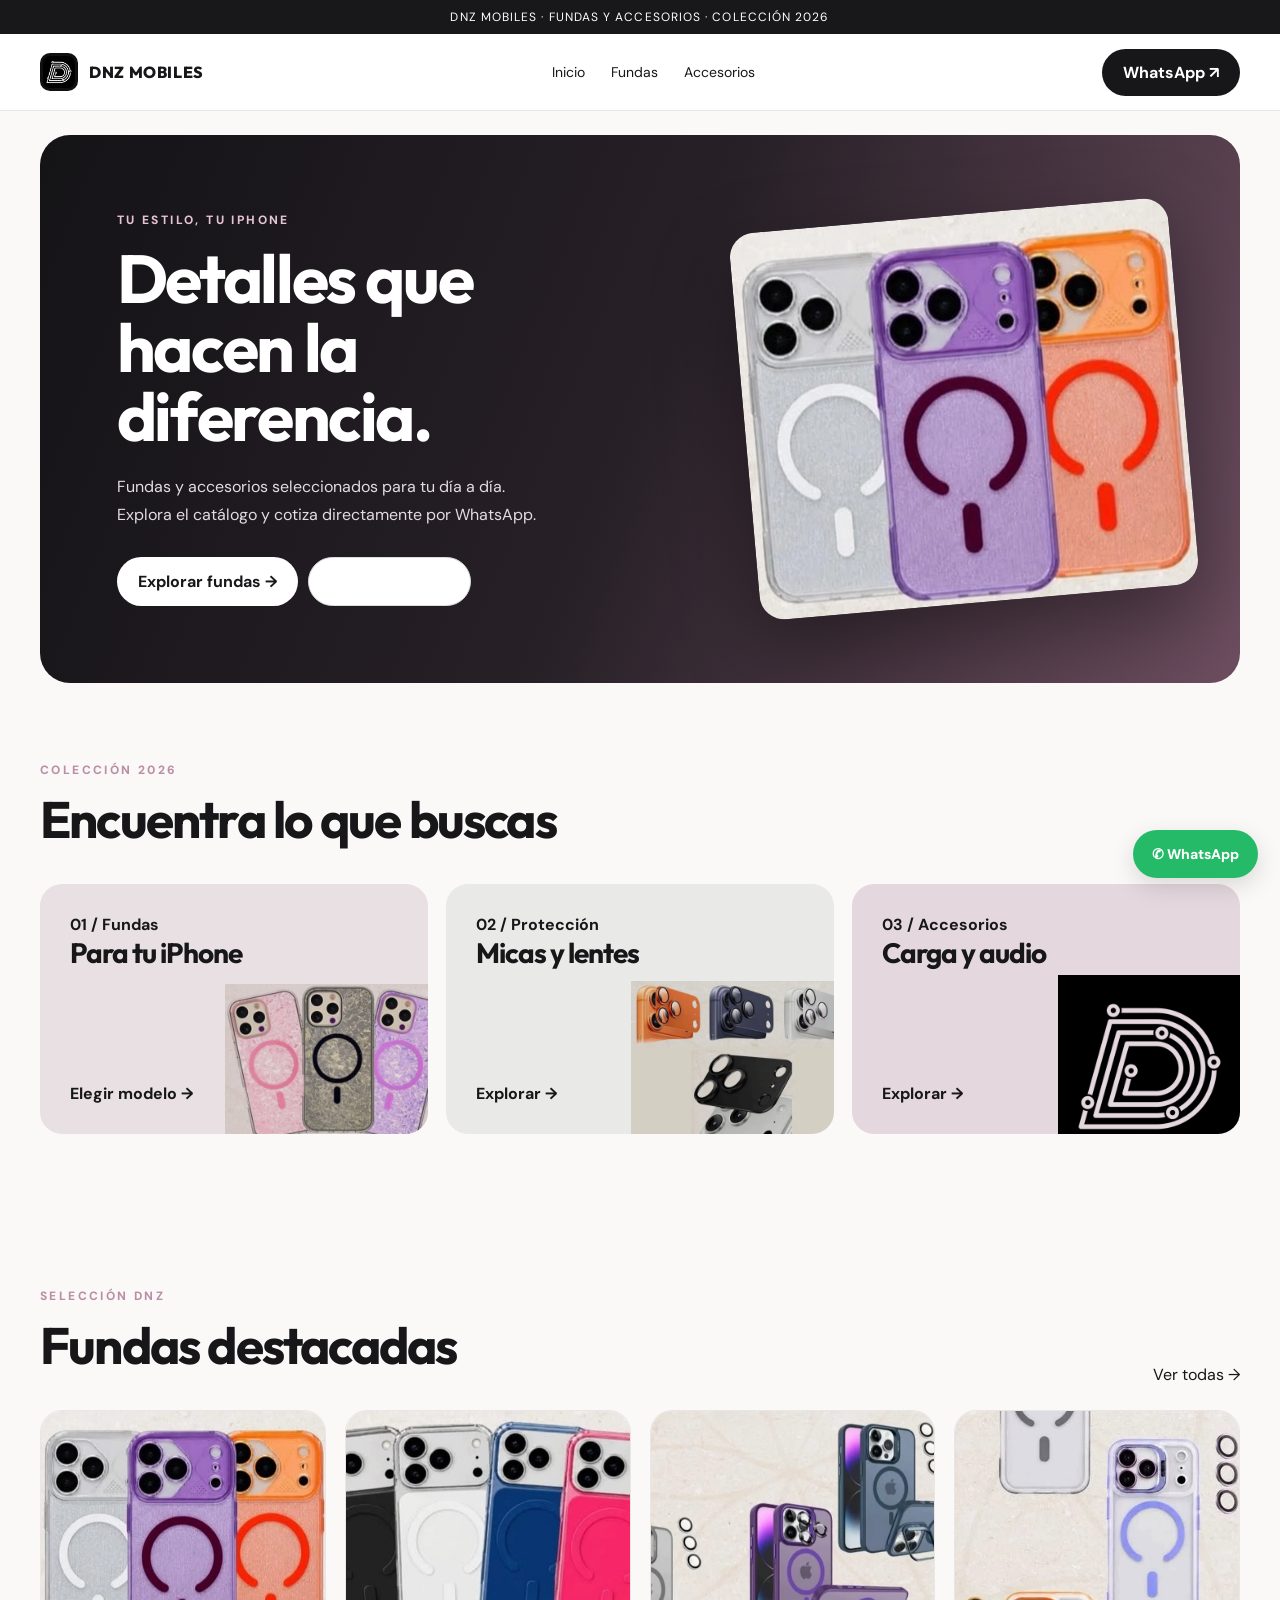
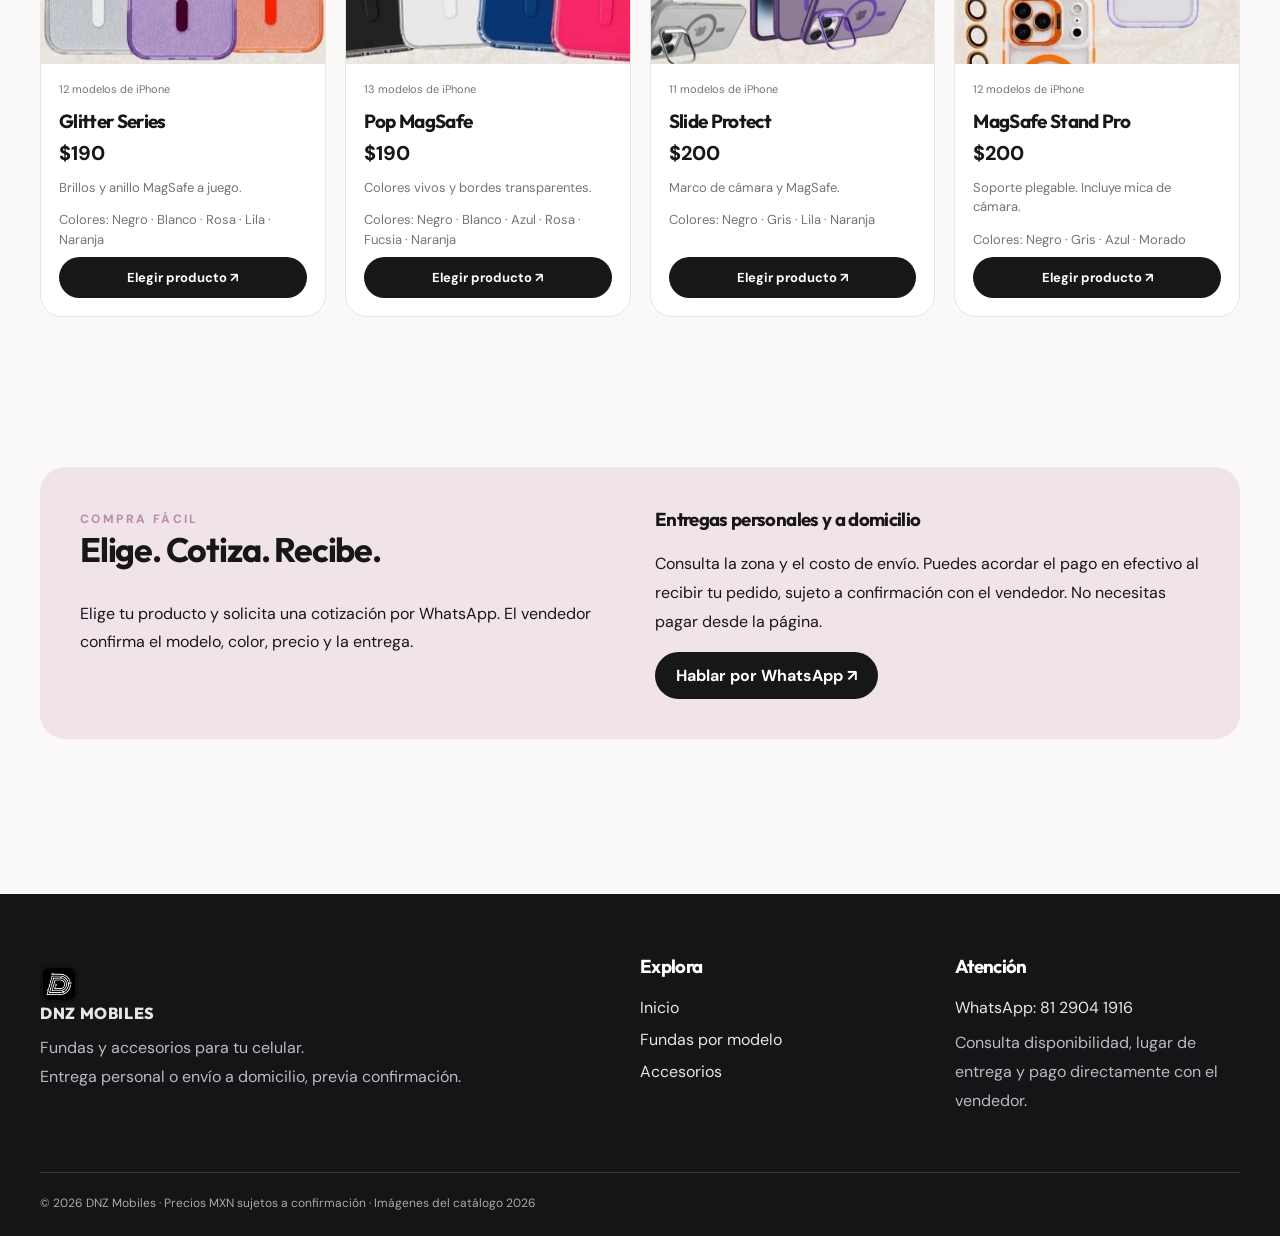
==== index.html @ 004bbb2f "FINALIZADO COPIA DE ARCHIVOS" ====
<!DOCTYPE html><html lang="es"><head><meta charset="UTF-8"><meta name="viewport" content="width=device-width,initial-scale=1"><meta name="description" content="DNZ Mobiles: fundas, micas y accesorios para celular. Cotiza por WhatsApp."><title>Inicio | DNZ Mobiles</title><link rel="stylesheet" href="css/estilos.css"></head><body data-page="inicio"><div class="announcement">DNZ MOBILES · FUNDAS Y ACCESORIOS · COLECCIÓN 2026</div><header class="header"><div class="wrap nav"><a class="brand" href="index.html"><img class="brand-logo" src="imagenes/logo.png" alt="Logo original DNZ Mobiles"> DNZ MOBILES</a><nav class="links"><a href="index.html">Inicio</a><a href="fundas.html">Fundas</a><a href="accesorios.html">Accesorios</a></nav><a class="pill" target="_blank" rel="noopener noreferrer" href="https://wa.me/528129041916">WhatsApp ↗</a></div></header><main><div class="wrap"><section class="hero"><div class="hero-copy"><div class="eyebrow">Tu estilo, tu iPhone</div><h1>Detalles que hacen la diferencia.</h1><p>Fundas y accesorios seleccionados para tu día a día. Explora el catálogo y cotiza directamente por WhatsApp.</p><div class="hero-actions"><a class="btn btn-light" href="modelos.html">Explorar fundas →</a><a class="btn btn-outline" href="accesorios.html">Ver accesorios</a></div></div><div class="hero-visual"><img src="imagenes/fundas/f01.webp" alt="Fundas Glitter Series de DNZ Mobiles"></div></section><section class="section"><div class="section-head"><div><span class="eyebrow">Colección 2026</span><h2>Encuentra lo que buscas</h2></div></div><div class="categories"><a class="category" href="modelos.html"><div><span>01 / Fundas</span><h3>Para tu iPhone</h3></div><span>Elegir modelo →</span><img src="imagenes/fundas/f10.webp" alt="Fundas"></a><a class="category" href="accesorios.html?categoria=micas"><div><span>02 / Protección</span><h3>Micas y lentes</h3></div><span>Explorar →</span><img src="imagenes/accesorios/a01.webp" alt="Protectores"></a><a class="category" href="accesorios.html"><div><span>03 / Accesorios</span><h3>Carga y audio</h3></div><span>Explorar →</span><img src="imagenes/accesorios/a20.webp" alt="Audífonos"></a></div></section><section class="section"><div class="section-head"><div><span class="eyebrow">Selección DNZ</span><h2>Fundas destacadas</h2></div><a href="modelos.html">Ver todas →</a></div><div class="grid" id="destacados"></div></section><section class="section"><div class="info-band"><div><span class="eyebrow">Compra fácil</span><h2>Elige. Cotiza. Recibe.</h2><p>Elige tu producto y solicita una cotización por WhatsApp. El vendedor confirma el modelo, color, precio y la entrega.</p></div><div><h3>Entregas personales y a domicilio</h3><p>Consulta la zona y el costo de envío. Puedes acordar el pago en efectivo al recibir tu pedido, sujeto a confirmación con el vendedor. No necesitas pagar desde la página.</p><a class="btn btn-dark" href="https://wa.me/528129041916" target="_blank" rel="noopener noreferrer">Hablar por WhatsApp ↗</a></div></div></section></div></main><footer class="footer"><div class="wrap"><div class="footer-grid"><div><a class="brand" href="index.html"><img class="brand-logo" src="imagenes/logo.png" alt="Logo original DNZ Mobiles"> DNZ MOBILES</a><p>Fundas y accesorios para tu celular.<br>Entrega personal o envío a domicilio, previa confirmación.</p></div><div><h3>Explora</h3><a href="index.html">Inicio</a><a href="modelos.html">Fundas por modelo</a><a href="accesorios.html">Accesorios</a></div><div><h3>Atención</h3><a href="https://wa.me/528129041916" target="_blank" rel="noopener noreferrer">WhatsApp: 81 2904 1916</a><p>Consulta disponibilidad, lugar de entrega y pago directamente con el vendedor.</p></div></div><div class="footer-bottom">© <span data-year></span> DNZ Mobiles · Precios MXN sujetos a confirmación · Imágenes del catálogo 2026</div></div></footer><a class="float-wa" href="https://wa.me/528129041916?text=Hola%2C%20quiero%20cotizar%20un%20producto%20de%20DNZ%20Mobiles" target="_blank" rel="noopener noreferrer">✆ WhatsApp</a><script src="js/catalogo.js"></script><script src="js/tienda.js"></script></body></html>
---- css/estilos.css ----
@import url('https://fonts.googleapis.com/css2?family=DM+Sans:wght@400;500;600;700&family=Outfit:wght@400;500;600;700;800&display=swap');
:root{--ink:#17171a;--muted:#74747b;--paper:#faf9f8;--rose:#ead9e1;--line:#e9e6e5;--white:#fff;--radius:22px}*{box-sizing:border-box}html{scroll-behavior:smooth}body{margin:0;background:var(--paper);color:var(--ink);font-family:'DM Sans',Arial,sans-serif}h1,h2,h3,p{margin-top:0}h1,h2,h3{font-family:Outfit,Arial,sans-serif;letter-spacing:-.035em}a{text-decoration:none;color:inherit}button,input,select{font:inherit}button{cursor:pointer}img{display:block;max-width:100%}.wrap{width:min(1200px,calc(100% - 44px));margin:auto}.announcement{background:#181719;color:#fff;text-align:center;padding:9px;font-size:12px;letter-spacing:.09em}.header{background:rgba(255,255,255,.93);border-bottom:1px solid var(--line);position:sticky;top:0;z-index:20;backdrop-filter:blur(16px)}.nav{min-height:76px;display:flex;align-items:center;justify-content:space-between;gap:22px}.brand{display:flex;align-items:center;gap:11px;font-family:Outfit;font-weight:800;letter-spacing:.04em}.brand-mark{width:37px;height:37px;background:#141414;color:#fff;display:grid;place-items:center;border-radius:12px;font-size:21px;font-weight:800}.links{display:flex;gap:26px;align-items:center;font-size:14px}.links a:hover,.links a.active{color:#a86e8d}.pill,.btn{border:0;display:inline-flex;align-items:center;justify-content:center;gap:10px;border-radius:100px;padding:13px 21px;font-weight:700;transition:transform .2s,background .2s}.pill{background:#17171a;color:white}.btn:hover,.pill:hover{transform:translateY(-2px)}.btn-dark{background:#17171a;color:#fff}.btn-light{background:white;color:#17171a}.btn-outline{border:1px solid #ddd;background:#fff}.hero{margin-top:24px;min-height:510px;border-radius:30px;background:linear-gradient(112deg,#141316 0%,#272027 50%,#6d4e60 100%);color:white;overflow:hidden;display:grid;grid-template-columns:1.08fr .92fr;align-items:center}.hero-copy{padding:clamp(32px,6vw,85px)}.eyebrow{text-transform:uppercase;font-size:12px;letter-spacing:.2em;font-weight:800;color:#ba8ea7}.hero .eyebrow{color:#e5c3d5}.hero h1{font-size:clamp(44px,5.3vw,77px);line-height:1.02;margin:16px 0 22px}.hero p{color:#e5dce2;max-width:430px;line-height:1.7}.hero-actions{display:flex;flex-wrap:wrap;gap:10px;margin-top:29px}.hero-visual{padding:25px;display:grid;place-items:center}.hero-visual img{width:min(440px,100%);border-radius:25px;box-shadow:0 30px 80px #0006;transform:rotate(-5deg)}.section{padding:75px 0}.section-head{display:flex;justify-content:space-between;align-items:end;gap:15px;margin-bottom:25px}.section-head h2,.page-head h1{font-size:clamp(32px,4vw,52px);margin:8px 0}.section-head p,.page-head p{color:var(--muted);line-height:1.6}.categories{display:grid;grid-template-columns:repeat(3,1fr);gap:18px}.category{position:relative;min-height:250px;padding:30px;border-radius:var(--radius);background:#e8e0e2;overflow:hidden;display:flex;flex-direction:column;justify-content:space-between}.category:nth-child(2){background:#e9e9e7}.category:nth-child(3){background:#e4d7de}.category h3{font-size:28px}.category span{font-weight:700}.category img{position:absolute;right:-22px;bottom:-24px;width:58%;height:73%;object-fit:contain;mix-blend-mode:multiply}.category:hover img{transform:scale(1.05);transition:transform .3s}.grid{display:grid;grid-template-columns:repeat(4,minmax(0,1fr));gap:19px}.product{background:#fff;border:1px solid var(--line);border-radius:var(--radius);overflow:hidden;display:flex;flex-direction:column;transition:transform .2s,box-shadow .2s}.product:hover{transform:translateY(-5px);box-shadow:0 16px 45px #17171a0d}.product-img{aspect-ratio:1.12;background:#f0edeb;overflow:hidden}.product-img img{width:100%;height:100%;object-fit:cover}.product-body{padding:18px;display:flex;flex:1;flex-direction:column}.product h3{font-size:19px;margin:5px 0 7px}.product p{font-size:13px;line-height:1.5;color:var(--muted)}.price{font-size:20px;font-weight:800;margin:0 0 12px}.product .btn{width:100%;margin-top:auto;font-size:13px;padding:12px}.mini{font-size:11px;color:var(--muted);margin-bottom:8px}.page-head{padding:65px 0 32px}.toolbar{display:flex;flex-wrap:wrap;gap:12px;margin:0 0 28px}.toolbar input,.toolbar select{border:1px solid #ddd;border-radius:14px;background:white;padding:14px 17px;outline:none;min-width:190px}.toolbar input{flex:1}.toolbar input:focus,.toolbar select:focus{border-color:#b989a3}.models{display:grid;grid-template-columns:repeat(4,1fr);gap:14px}.model{border:1px solid var(--line);border-radius:19px;background:#fff;padding:28px 18px;min-height:130px;display:flex;flex-direction:column;justify-content:space-between;transition:.2s}.model:hover{background:#f3e7ed;transform:translateY(-3px)}.model strong{font-family:Outfit;font-size:22px}.model span{font-size:12px;color:var(--muted)}.info-band{border-radius:25px;background:#f0e4ea;padding:40px;display:grid;grid-template-columns:1fr 1fr;gap:30px}.info-band h2{font-size:34px}.info-band p{line-height:1.8}.steps{display:grid;grid-template-columns:repeat(3,1fr);gap:18px}.step{padding:24px;background:#fff;border:1px solid var(--line);border-radius:20px}.step b{display:inline-grid;place-items:center;width:36px;height:36px;border-radius:50%;background:#f1dfe8;margin-bottom:14px}.step h3{margin:0 0 9px}.step p{color:var(--muted);font-size:14px;line-height:1.6}.footer{background:#151417;color:#fff;padding:60px 0 25px;margin-top:80px}.footer-grid{display:grid;grid-template-columns:2fr 1fr 1fr;gap:30px}.footer p{color:#bfbac0;line-height:1.8}.footer a{display:block;margin:11px 0;color:#e9e4e8}.footer-bottom{border-top:1px solid #383439;margin-top:40px;padding-top:22px;font-size:12px;color:#aaa}.float-wa{position:fixed;bottom:22px;right:22px;z-index:30;background:#24ba67;color:#fff;border-radius:100px;padding:15px 19px;box-shadow:0 8px 25px #0002;font-weight:800;font-size:14px}.empty{padding:50px;text-align:center;color:var(--muted);background:#fff;border-radius:18px;grid-column:1/-1}.reveal{opacity:0;transform:translateY(18px);transition:opacity .6s,transform .6s}.reveal.visible{opacity:1;transform:none}.fineprint{color:var(--muted);font-size:13px}.menu-toggle{display:none}@media(max-width:950px){.grid{grid-template-columns:repeat(3,1fr)}.models{grid-template-columns:repeat(3,1fr)}.hero{min-height:430px}.hero-copy{padding:35px}}@media(max-width:700px){.wrap{width:min(100% - 30px,1200px)}.nav{min-height:65px}.links{gap:12px;font-size:12px}.nav>.pill{display:none}.hero{grid-template-columns:1fr}.hero-copy{padding:38px 26px}.hero h1{font-size:45px}.hero-visual{padding:0 30px 35px}.hero-visual img{max-height:250px;object-fit:cover}.categories,.steps,.info-band,.footer-grid{grid-template-columns:1fr}.category{min-height:195px}.grid,.models{grid-template-columns:repeat(2,minmax(0,1fr));gap:12px}.product-body{padding:13px}.product h3{font-size:16px}.product p{font-size:12px}.price{font-size:18px}.section{padding:48px 0}.page-head{padding:43px 0 20px}.info-band{padding:26px}.footer{margin-top:55px}.toolbar input,.toolbar select{width:100%}.float-wa{bottom:13px;right:13px}}@media(max-width:370px){.links{gap:7px;font-size:11px}.brand{font-size:12px}.brand-mark{width:30px;height:30px}.grid,.models{grid-template-columns:1fr}}
.brand-logo{width:38px;height:38px;object-fit:contain;border-radius:10px;background:#101010;padding:3px}@media(max-width:370px){.brand-logo{width:30px;height:30px}}
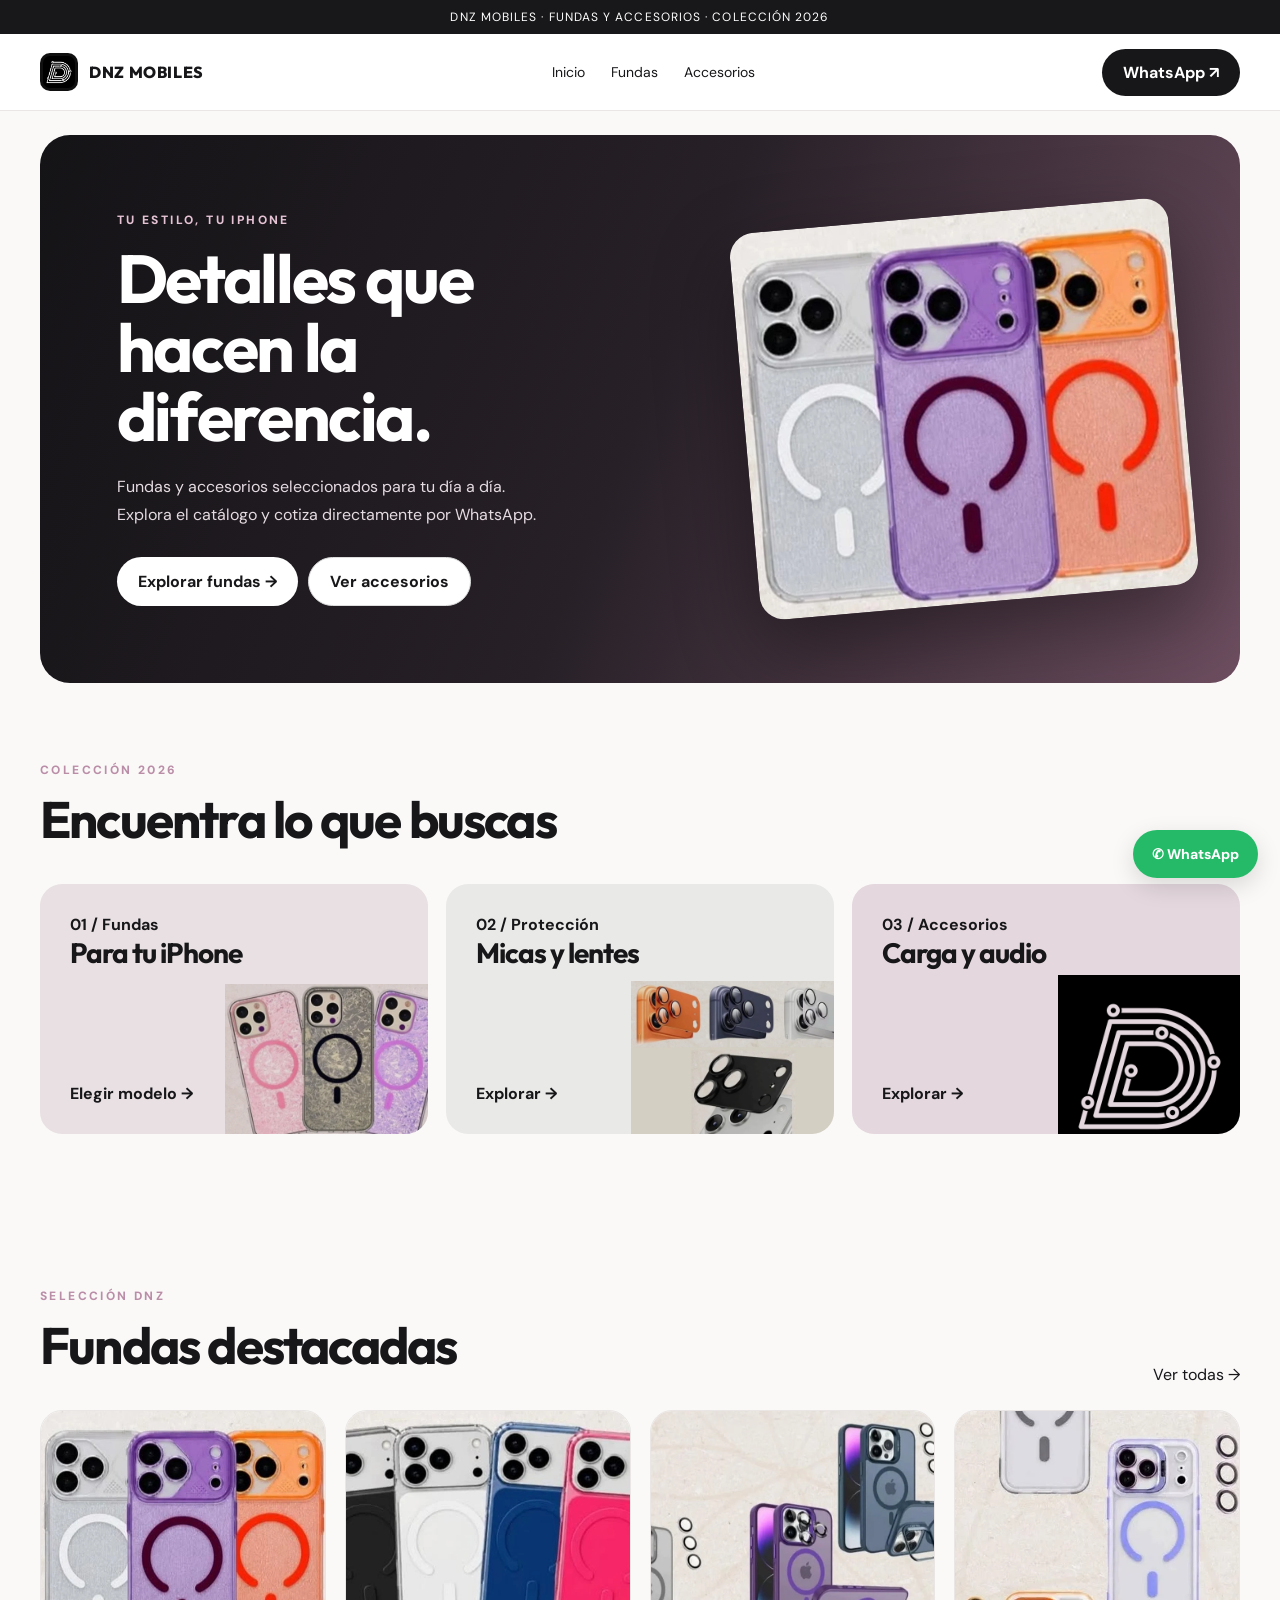
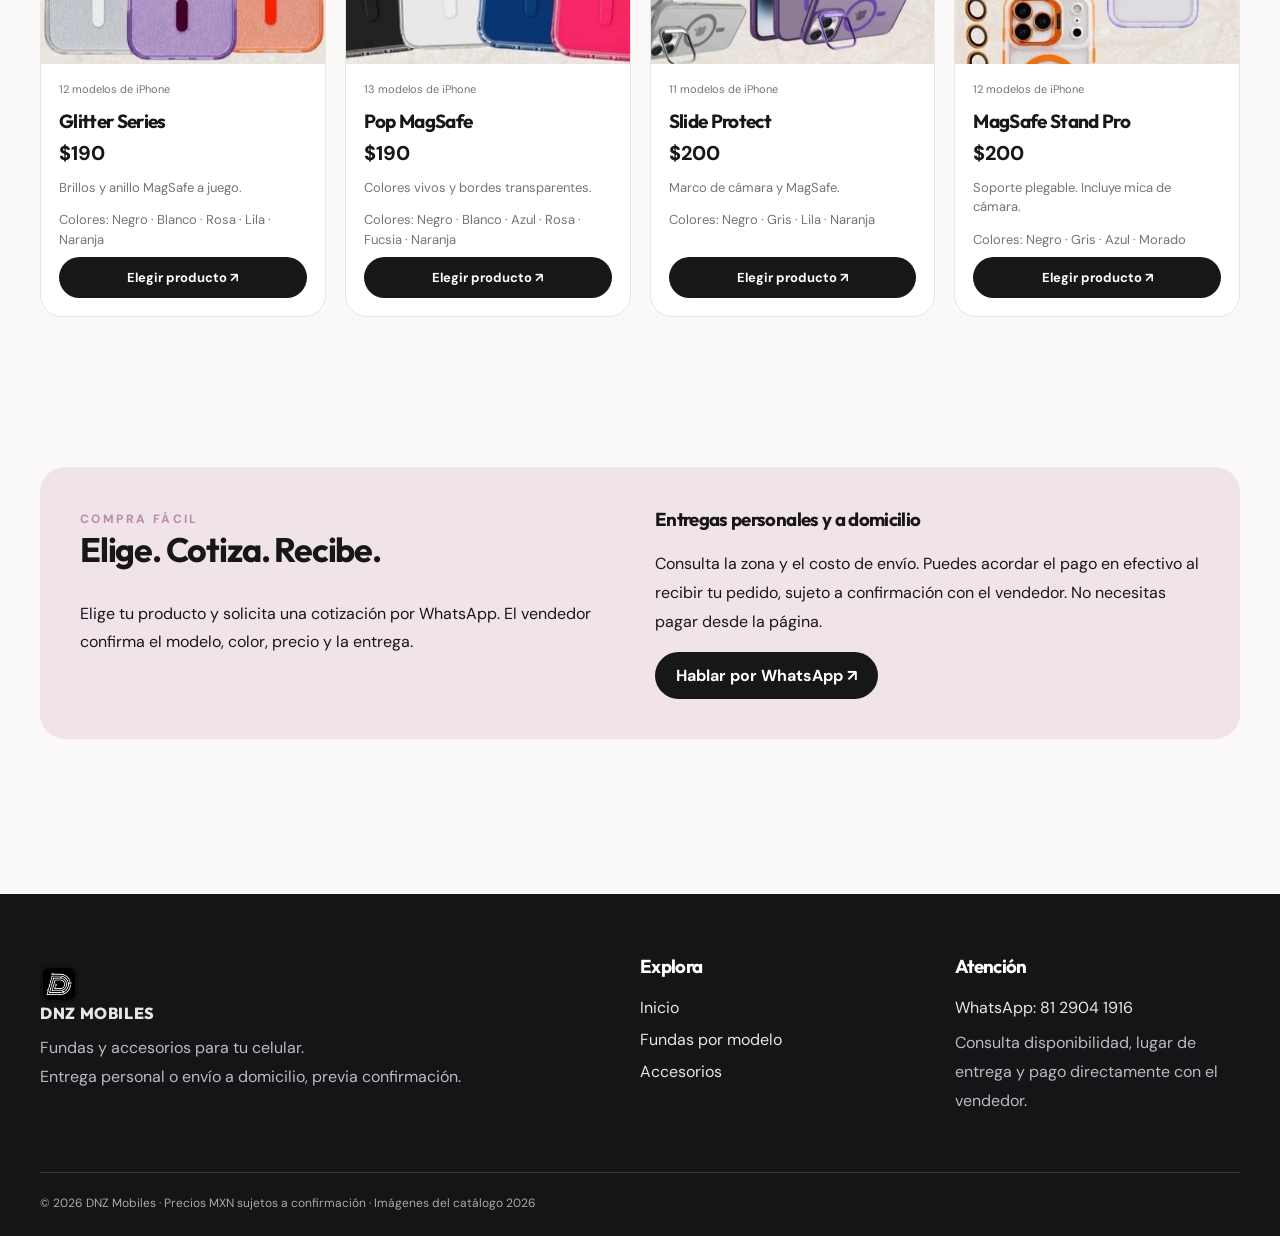
==== commit a963d245: "acomodo correcto" ====
--- a/index.html
+++ b/index.html
@@ -1 +1,110 @@
-<!DOCTYPE html><html lang="es"><head><meta charset="UTF-8"><meta name="viewport" content="width=device-width,initial-scale=1"><meta name="description" content="DNZ Mobiles: fundas, micas y accesorios para celular. Cotiza por WhatsApp."><title>Inicio | DNZ Mobiles</title><link rel="stylesheet" href="css/estilos.css"></head><body data-page="inicio"><div class="announcement">DNZ MOBILES · FUNDAS Y ACCESORIOS · COLECCIÓN 2026</div><header class="header"><div class="wrap nav"><a class="brand" href="index.html"><img class="brand-logo" src="imagenes/logo.png" alt="Logo original DNZ Mobiles"> DNZ MOBILES</a><nav class="links"><a href="index.html">Inicio</a><a href="fundas.html">Fundas</a><a href="accesorios.html">Accesorios</a></nav><a class="pill" target="_blank" rel="noopener noreferrer" href="https://wa.me/528129041916">WhatsApp ↗</a></div></header><main><div class="wrap"><section class="hero"><div class="hero-copy"><div class="eyebrow">Tu estilo, tu iPhone</div><h1>Detalles que hacen la diferencia.</h1><p>Fundas y accesorios seleccionados para tu día a día. Explora el catálogo y cotiza directamente por WhatsApp.</p><div class="hero-actions"><a class="btn btn-light" href="modelos.html">Explorar fundas →</a><a class="btn btn-outline" href="accesorios.html">Ver accesorios</a></div></div><div class="hero-visual"><img src="imagenes/fundas/f01.webp" alt="Fundas Glitter Series de DNZ Mobiles"></div></section><section class="section"><div class="section-head"><div><span class="eyebrow">Colección 2026</span><h2>Encuentra lo que buscas</h2></div></div><div class="categories"><a class="category" href="modelos.html"><div><span>01 / Fundas</span><h3>Para tu iPhone</h3></div><span>Elegir modelo →</span><img src="imagenes/fundas/f10.webp" alt="Fundas"></a><a class="category" href="accesorios.html?categoria=micas"><div><span>02 / Protección</span><h3>Micas y lentes</h3></div><span>Explorar →</span><img src="imagenes/accesorios/a01.webp" alt="Protectores"></a><a class="category" href="accesorios.html"><div><span>03 / Accesorios</span><h3>Carga y audio</h3></div><span>Explorar →</span><img src="imagenes/accesorios/a20.webp" alt="Audífonos"></a></div></section><section class="section"><div class="section-head"><div><span class="eyebrow">Selección DNZ</span><h2>Fundas destacadas</h2></div><a href="modelos.html">Ver todas →</a></div><div class="grid" id="destacados"></div></section><section class="section"><div class="info-band"><div><span class="eyebrow">Compra fácil</span><h2>Elige. Cotiza. Recibe.</h2><p>Elige tu producto y solicita una cotización por WhatsApp. El vendedor confirma el modelo, color, precio y la entrega.</p></div><div><h3>Entregas personales y a domicilio</h3><p>Consulta la zona y el costo de envío. Puedes acordar el pago en efectivo al recibir tu pedido, sujeto a confirmación con el vendedor. No necesitas pagar desde la página.</p><a class="btn btn-dark" href="https://wa.me/528129041916" target="_blank" rel="noopener noreferrer">Hablar por WhatsApp ↗</a></div></div></section></div></main><footer class="footer"><div class="wrap"><div class="footer-grid"><div><a class="brand" href="index.html"><img class="brand-logo" src="imagenes/logo.png" alt="Logo original DNZ Mobiles"> DNZ MOBILES</a><p>Fundas y accesorios para tu celular.<br>Entrega personal o envío a domicilio, previa confirmación.</p></div><div><h3>Explora</h3><a href="index.html">Inicio</a><a href="modelos.html">Fundas por modelo</a><a href="accesorios.html">Accesorios</a></div><div><h3>Atención</h3><a href="https://wa.me/528129041916" target="_blank" rel="noopener noreferrer">WhatsApp: 81 2904 1916</a><p>Consulta disponibilidad, lugar de entrega y pago directamente con el vendedor.</p></div></div><div class="footer-bottom">© <span data-year></span> DNZ Mobiles · Precios MXN sujetos a confirmación · Imágenes del catálogo 2026</div></div></footer><a class="float-wa" href="https://wa.me/528129041916?text=Hola%2C%20quiero%20cotizar%20un%20producto%20de%20DNZ%20Mobiles" target="_blank" rel="noopener noreferrer">✆ WhatsApp</a><script src="js/catalogo.js"></script><script src="js/tienda.js"></script></body></html>+<!DOCTYPE html>
+<html lang="es">
+
+<head>
+    <meta charset="UTF-8">
+    <meta name="viewport" content="width=device-width,initial-scale=1">
+    <meta name="description" content="DNZ Mobiles: fundas, micas y accesorios para celular. Cotiza por WhatsApp.">
+    <title>Inicio | DNZ Mobiles</title>
+    <link rel="stylesheet" href="css/estilos.css">
+</head>
+
+<body data-page="inicio">
+    <div class="announcement">DNZ MOBILES · FUNDAS Y ACCESORIOS · COLECCIÓN 2026</div>
+    <header class="header">
+        <div class="wrap nav"><a class="brand" href="index.html"><img class="brand-logo" src="imagenes/logo.png"
+                    alt="Logo original DNZ Mobiles"> DNZ MOBILES</a>
+            <nav class="links"><a href="index.html">Inicio</a><a href="fundas.html">Fundas</a><a
+                    href="accesorios.html">Accesorios</a></nav><a class="pill" target="_blank" rel="noopener noreferrer"
+                href="https://wa.me/528129041916">WhatsApp ↗</a>
+        </div>
+    </header>
+    <main>
+        <div class="wrap">
+            <section class="hero">
+                <div class="hero-copy">
+                    <div class="eyebrow">Tu estilo, tu iPhone</div>
+                    <h1>Detalles que hacen la diferencia.</h1>
+                    <p>Fundas y accesorios seleccionados para tu día a día. Explora el catálogo y cotiza directamente
+                        por WhatsApp.</p>
+                    <div class="hero-actions"><a class="btn btn-light" href="modelos.html">Explorar fundas →</a><a
+                            class="btn btn-outline" href="accesorios.html">Ver accesorios</a></div>
+                </div>
+                <div class="hero-visual"><img src="imagenes/fundas/f01.webp" alt="Fundas Glitter Series de DNZ Mobiles">
+                </div>
+            </section>
+            <section class="section">
+                <div class="section-head">
+                    <div><span class="eyebrow">Colección 2026</span>
+                        <h2>Encuentra lo que buscas</h2>
+                    </div>
+                </div>
+                <div class="categories"><a class="category" href="modelos.html">
+                        <div><span>01 / Fundas</span>
+                            <h3>Para tu iPhone</h3>
+                        </div><span>Elegir modelo →</span><img src="imagenes/fundas/f10.webp" alt="Fundas">
+                    </a><a class="category" href="accesorios.html?categoria=micas">
+                        <div><span>02 / Protección</span>
+                            <h3>Micas y lentes</h3>
+                        </div><span>Explorar →</span><img src="imagenes/accesorios/a01.webp" alt="Protectores">
+                    </a><a class="category" href="accesorios.html">
+                        <div><span>03 / Accesorios</span>
+                            <h3>Carga y audio</h3>
+                        </div><span>Explorar →</span><img src="imagenes/accesorios/a20.webp" alt="Audífonos">
+                    </a></div>
+            </section>
+            <section class="section">
+                <div class="section-head">
+                    <div><span class="eyebrow">Selección DNZ</span>
+                        <h2>Fundas destacadas</h2>
+                    </div><a href="modelos.html">Ver todas →</a>
+                </div>
+                <div class="grid" id="destacados"></div>
+            </section>
+            <section class="section">
+                <div class="info-band">
+                    <div><span class="eyebrow">Compra fácil</span>
+                        <h2>Elige. Cotiza. Recibe.</h2>
+                        <p>Elige tu producto y solicita una cotización por WhatsApp. El vendedor confirma el modelo,
+                            color, precio y la entrega.</p>
+                    </div>
+                    <div>
+                        <h3>Entregas personales y a domicilio</h3>
+                        <p>Consulta la zona y el costo de envío. Puedes acordar el pago en efectivo al recibir tu
+                            pedido, sujeto a confirmación con el vendedor. No necesitas pagar desde la página.</p><a
+                            class="btn btn-dark" href="https://wa.me/528129041916" target="_blank"
+                            rel="noopener noreferrer">Hablar por WhatsApp ↗</a>
+                    </div>
+                </div>
+            </section>
+        </div>
+    </main>
+    <footer class="footer">
+        <div class="wrap">
+            <div class="footer-grid">
+                <div><a class="brand" href="index.html"><img class="brand-logo" src="imagenes/logo.png"
+                            alt="Logo original DNZ Mobiles"> DNZ MOBILES</a>
+                    <p>Fundas y accesorios para tu celular.<br>Entrega personal o envío a domicilio, previa
+                        confirmación.</p>
+                </div>
+                <div>
+                    <h3>Explora</h3><a href="index.html">Inicio</a><a href="modelos.html">Fundas por modelo</a><a
+                        href="accesorios.html">Accesorios</a>
+                </div>
+                <div>
+                    <h3>Atención</h3><a href="https://wa.me/528129041916" target="_blank"
+                        rel="noopener noreferrer">WhatsApp: 81 2904 1916</a>
+                    <p>Consulta disponibilidad, lugar de entrega y pago directamente con el vendedor.</p>
+                </div>
+            </div>
+            <div class="footer-bottom">© <span data-year></span> DNZ Mobiles · Precios MXN sujetos a confirmación ·
+                Imágenes del catálogo 2026</div>
+        </div>
+    </footer><a class="float-wa"
+        href="https://wa.me/528129041916?text=Hola%2C%20quiero%20cotizar%20un%20producto%20de%20DNZ%20Mobiles"
+        target="_blank" rel="noopener noreferrer">✆ WhatsApp</a>
+    <script src="js/catalogo.js"></script>
+    <script src="js/tienda.js"></script>
+</body>
+
+</html>
--- a/css/estilos.css
+++ b/css/estilos.css
@@ -1,3 +1,708 @@
 @import url('https://fonts.googleapis.com/css2?family=DM+Sans:wght@400;500;600;700&family=Outfit:wght@400;500;600;700;800&display=swap');
-:root{--ink:#17171a;--muted:#74747b;--paper:#faf9f8;--rose:#ead9e1;--line:#e9e6e5;--white:#fff;--radius:22px}*{box-sizing:border-box}html{scroll-behavior:smooth}body{margin:0;background:var(--paper);color:var(--ink);font-family:'DM Sans',Arial,sans-serif}h1,h2,h3,p{margin-top:0}h1,h2,h3{font-family:Outfit,Arial,sans-serif;letter-spacing:-.035em}a{text-decoration:none;color:inherit}button,input,select{font:inherit}button{cursor:pointer}img{display:block;max-width:100%}.wrap{width:min(1200px,calc(100% - 44px));margin:auto}.announcement{background:#181719;color:#fff;text-align:center;padding:9px;font-size:12px;letter-spacing:.09em}.header{background:rgba(255,255,255,.93);border-bottom:1px solid var(--line);position:sticky;top:0;z-index:20;backdrop-filter:blur(16px)}.nav{min-height:76px;display:flex;align-items:center;justify-content:space-between;gap:22px}.brand{display:flex;align-items:center;gap:11px;font-family:Outfit;font-weight:800;letter-spacing:.04em}.brand-mark{width:37px;height:37px;background:#141414;color:#fff;display:grid;place-items:center;border-radius:12px;font-size:21px;font-weight:800}.links{display:flex;gap:26px;align-items:center;font-size:14px}.links a:hover,.links a.active{color:#a86e8d}.pill,.btn{border:0;display:inline-flex;align-items:center;justify-content:center;gap:10px;border-radius:100px;padding:13px 21px;font-weight:700;transition:transform .2s,background .2s}.pill{background:#17171a;color:white}.btn:hover,.pill:hover{transform:translateY(-2px)}.btn-dark{background:#17171a;color:#fff}.btn-light{background:white;color:#17171a}.btn-outline{border:1px solid #ddd;background:#fff}.hero{margin-top:24px;min-height:510px;border-radius:30px;background:linear-gradient(112deg,#141316 0%,#272027 50%,#6d4e60 100%);color:white;overflow:hidden;display:grid;grid-template-columns:1.08fr .92fr;align-items:center}.hero-copy{padding:clamp(32px,6vw,85px)}.eyebrow{text-transform:uppercase;font-size:12px;letter-spacing:.2em;font-weight:800;color:#ba8ea7}.hero .eyebrow{color:#e5c3d5}.hero h1{font-size:clamp(44px,5.3vw,77px);line-height:1.02;margin:16px 0 22px}.hero p{color:#e5dce2;max-width:430px;line-height:1.7}.hero-actions{display:flex;flex-wrap:wrap;gap:10px;margin-top:29px}.hero-visual{padding:25px;display:grid;place-items:center}.hero-visual img{width:min(440px,100%);border-radius:25px;box-shadow:0 30px 80px #0006;transform:rotate(-5deg)}.section{padding:75px 0}.section-head{display:flex;justify-content:space-between;align-items:end;gap:15px;margin-bottom:25px}.section-head h2,.page-head h1{font-size:clamp(32px,4vw,52px);margin:8px 0}.section-head p,.page-head p{color:var(--muted);line-height:1.6}.categories{display:grid;grid-template-columns:repeat(3,1fr);gap:18px}.category{position:relative;min-height:250px;padding:30px;border-radius:var(--radius);background:#e8e0e2;overflow:hidden;display:flex;flex-direction:column;justify-content:space-between}.category:nth-child(2){background:#e9e9e7}.category:nth-child(3){background:#e4d7de}.category h3{font-size:28px}.category span{font-weight:700}.category img{position:absolute;right:-22px;bottom:-24px;width:58%;height:73%;object-fit:contain;mix-blend-mode:multiply}.category:hover img{transform:scale(1.05);transition:transform .3s}.grid{display:grid;grid-template-columns:repeat(4,minmax(0,1fr));gap:19px}.product{background:#fff;border:1px solid var(--line);border-radius:var(--radius);overflow:hidden;display:flex;flex-direction:column;transition:transform .2s,box-shadow .2s}.product:hover{transform:translateY(-5px);box-shadow:0 16px 45px #17171a0d}.product-img{aspect-ratio:1.12;background:#f0edeb;overflow:hidden}.product-img img{width:100%;height:100%;object-fit:cover}.product-body{padding:18px;display:flex;flex:1;flex-direction:column}.product h3{font-size:19px;margin:5px 0 7px}.product p{font-size:13px;line-height:1.5;color:var(--muted)}.price{font-size:20px;font-weight:800;margin:0 0 12px}.product .btn{width:100%;margin-top:auto;font-size:13px;padding:12px}.mini{font-size:11px;color:var(--muted);margin-bottom:8px}.page-head{padding:65px 0 32px}.toolbar{display:flex;flex-wrap:wrap;gap:12px;margin:0 0 28px}.toolbar input,.toolbar select{border:1px solid #ddd;border-radius:14px;background:white;padding:14px 17px;outline:none;min-width:190px}.toolbar input{flex:1}.toolbar input:focus,.toolbar select:focus{border-color:#b989a3}.models{display:grid;grid-template-columns:repeat(4,1fr);gap:14px}.model{border:1px solid var(--line);border-radius:19px;background:#fff;padding:28px 18px;min-height:130px;display:flex;flex-direction:column;justify-content:space-between;transition:.2s}.model:hover{background:#f3e7ed;transform:translateY(-3px)}.model strong{font-family:Outfit;font-size:22px}.model span{font-size:12px;color:var(--muted)}.info-band{border-radius:25px;background:#f0e4ea;padding:40px;display:grid;grid-template-columns:1fr 1fr;gap:30px}.info-band h2{font-size:34px}.info-band p{line-height:1.8}.steps{display:grid;grid-template-columns:repeat(3,1fr);gap:18px}.step{padding:24px;background:#fff;border:1px solid var(--line);border-radius:20px}.step b{display:inline-grid;place-items:center;width:36px;height:36px;border-radius:50%;background:#f1dfe8;margin-bottom:14px}.step h3{margin:0 0 9px}.step p{color:var(--muted);font-size:14px;line-height:1.6}.footer{background:#151417;color:#fff;padding:60px 0 25px;margin-top:80px}.footer-grid{display:grid;grid-template-columns:2fr 1fr 1fr;gap:30px}.footer p{color:#bfbac0;line-height:1.8}.footer a{display:block;margin:11px 0;color:#e9e4e8}.footer-bottom{border-top:1px solid #383439;margin-top:40px;padding-top:22px;font-size:12px;color:#aaa}.float-wa{position:fixed;bottom:22px;right:22px;z-index:30;background:#24ba67;color:#fff;border-radius:100px;padding:15px 19px;box-shadow:0 8px 25px #0002;font-weight:800;font-size:14px}.empty{padding:50px;text-align:center;color:var(--muted);background:#fff;border-radius:18px;grid-column:1/-1}.reveal{opacity:0;transform:translateY(18px);transition:opacity .6s,transform .6s}.reveal.visible{opacity:1;transform:none}.fineprint{color:var(--muted);font-size:13px}.menu-toggle{display:none}@media(max-width:950px){.grid{grid-template-columns:repeat(3,1fr)}.models{grid-template-columns:repeat(3,1fr)}.hero{min-height:430px}.hero-copy{padding:35px}}@media(max-width:700px){.wrap{width:min(100% - 30px,1200px)}.nav{min-height:65px}.links{gap:12px;font-size:12px}.nav>.pill{display:none}.hero{grid-template-columns:1fr}.hero-copy{padding:38px 26px}.hero h1{font-size:45px}.hero-visual{padding:0 30px 35px}.hero-visual img{max-height:250px;object-fit:cover}.categories,.steps,.info-band,.footer-grid{grid-template-columns:1fr}.category{min-height:195px}.grid,.models{grid-template-columns:repeat(2,minmax(0,1fr));gap:12px}.product-body{padding:13px}.product h3{font-size:16px}.product p{font-size:12px}.price{font-size:18px}.section{padding:48px 0}.page-head{padding:43px 0 20px}.info-band{padding:26px}.footer{margin-top:55px}.toolbar input,.toolbar select{width:100%}.float-wa{bottom:13px;right:13px}}@media(max-width:370px){.links{gap:7px;font-size:11px}.brand{font-size:12px}.brand-mark{width:30px;height:30px}.grid,.models{grid-template-columns:1fr}}
-.brand-logo{width:38px;height:38px;object-fit:contain;border-radius:10px;background:#101010;padding:3px}@media(max-width:370px){.brand-logo{width:30px;height:30px}}
+
+:root {
+    --ink: #17171a;
+    --muted: #74747b;
+    --paper: #faf9f8;
+    --rose: #ead9e1;
+    --line: #e9e6e5;
+    --white: #fff;
+    --radius: 22px
+}
+
+* {
+    box-sizing: border-box
+}
+
+html {
+    scroll-behavior: smooth
+}
+
+body {
+    margin: 0;
+    background: var(--paper);
+    color: var(--ink);
+    font-family: 'DM Sans', Arial, sans-serif
+}
+
+h1,
+h2,
+h3,
+p {
+    margin-top: 0
+}
+
+h1,
+h2,
+h3 {
+    font-family: Outfit, Arial, sans-serif;
+    letter-spacing: -.035em
+}
+
+a {
+    text-decoration: none;
+    color: inherit
+}
+
+button,
+input,
+select {
+    font: inherit
+}
+
+button {
+    cursor: pointer
+}
+
+img {
+    display: block;
+    max-width: 100%
+}
+
+.wrap {
+    width: min(1200px, calc(100% - 44px));
+    margin: auto
+}
+
+.announcement {
+    background: #181719;
+    color: #fff;
+    text-align: center;
+    padding: 9px;
+    font-size: 12px;
+    letter-spacing: .09em
+}
+
+.header {
+    background: rgba(255, 255, 255, .93);
+    border-bottom: 1px solid var(--line);
+    position: sticky;
+    top: 0;
+    z-index: 20;
+    backdrop-filter: blur(16px)
+}
+
+.nav {
+    min-height: 76px;
+    display: flex;
+    align-items: center;
+    justify-content: space-between;
+    gap: 22px
+}
+
+.brand {
+    display: flex;
+    align-items: center;
+    gap: 11px;
+    font-family: Outfit;
+    font-weight: 800;
+    letter-spacing: .04em
+}
+
+.brand-mark {
+    width: 37px;
+    height: 37px;
+    background: #141414;
+    color: #fff;
+    display: grid;
+    place-items: center;
+    border-radius: 12px;
+    font-size: 21px;
+    font-weight: 800
+}
+
+.links {
+    display: flex;
+    gap: 26px;
+    align-items: center;
+    font-size: 14px
+}
+
+.links a:hover,
+.links a.active {
+    color: #a86e8d
+}
+
+.pill,
+.btn {
+    border: 0;
+    display: inline-flex;
+    align-items: center;
+    justify-content: center;
+    gap: 10px;
+    border-radius: 100px;
+    padding: 13px 21px;
+    font-weight: 700;
+    transition: transform .2s, background .2s
+}
+
+.pill {
+    background: #17171a;
+    color: white
+}
+
+.btn:hover,
+.pill:hover {
+    transform: translateY(-2px)
+}
+
+.btn-dark {
+    background: #17171a;
+    color: #fff
+}
+
+.btn-light {
+    background: white;
+    color: #17171a
+}
+
+.btn-outline {
+    border: 1px solid #ddd;
+    background: #fff;
+    color: #17171a;
+}
+
+.hero {
+    margin-top: 24px;
+    min-height: 510px;
+    border-radius: 30px;
+    background: linear-gradient(112deg, #141316 0%, #272027 50%, #6d4e60 100%);
+    color: white;
+    overflow: hidden;
+    display: grid;
+    grid-template-columns: 1.08fr .92fr;
+    align-items: center
+}
+
+.hero-copy {
+    padding: clamp(32px, 6vw, 85px)
+}
+
+.eyebrow {
+    text-transform: uppercase;
+    font-size: 12px;
+    letter-spacing: .2em;
+    font-weight: 800;
+    color: #ba8ea7
+}
+
+.hero .eyebrow {
+    color: #e5c3d5
+}
+
+.hero h1 {
+    font-size: clamp(44px, 5.3vw, 77px);
+    line-height: 1.02;
+    margin: 16px 0 22px
+}
+
+.hero p {
+    color: #e5dce2;
+    max-width: 430px;
+    line-height: 1.7
+}
+
+.hero-actions {
+    display: flex;
+    flex-wrap: wrap;
+    gap: 10px;
+    margin-top: 29px
+}
+
+.hero-visual {
+    padding: 25px;
+    display: grid;
+    place-items: center
+}
+
+.hero-visual img {
+    width: min(440px, 100%);
+    border-radius: 25px;
+    box-shadow: 0 30px 80px #0006;
+    transform: rotate(-5deg)
+}
+
+.section {
+    padding: 75px 0
+}
+
+.section-head {
+    display: flex;
+    justify-content: space-between;
+    align-items: end;
+    gap: 15px;
+    margin-bottom: 25px
+}
+
+.section-head h2,
+.page-head h1 {
+    font-size: clamp(32px, 4vw, 52px);
+    margin: 8px 0
+}
+
+.section-head p,
+.page-head p {
+    color: var(--muted);
+    line-height: 1.6
+}
+
+.categories {
+    display: grid;
+    grid-template-columns: repeat(3, 1fr);
+    gap: 18px
+}
+
+.category {
+    position: relative;
+    min-height: 250px;
+    padding: 30px;
+    border-radius: var(--radius);
+    background: #e8e0e2;
+    overflow: hidden;
+    display: flex;
+    flex-direction: column;
+    justify-content: space-between
+}
+
+.category:nth-child(2) {
+    background: #e9e9e7
+}
+
+.category:nth-child(3) {
+    background: #e4d7de
+}
+
+.category h3 {
+    font-size: 28px
+}
+
+.category span {
+    font-weight: 700
+}
+
+.category img {
+    position: absolute;
+    right: -22px;
+    bottom: -24px;
+    width: 58%;
+    height: 73%;
+    object-fit: contain;
+    mix-blend-mode: multiply
+}
+
+.category:hover img {
+    transform: scale(1.05);
+    transition: transform .3s
+}
+
+.grid {
+    display: grid;
+    grid-template-columns: repeat(4, minmax(0, 1fr));
+    gap: 19px
+}
+
+.product {
+    background: #fff;
+    border: 1px solid var(--line);
+    border-radius: var(--radius);
+    overflow: hidden;
+    display: flex;
+    flex-direction: column;
+    transition: transform .2s, box-shadow .2s
+}
+
+.product:hover {
+    transform: translateY(-5px);
+    box-shadow: 0 16px 45px #17171a0d
+}
+
+.product-img {
+    aspect-ratio: 1.12;
+    background: #f0edeb;
+    overflow: hidden
+}
+
+.product-img img {
+    width: 100%;
+    height: 100%;
+    object-fit: cover
+}
+
+.product-body {
+    padding: 18px;
+    display: flex;
+    flex: 1;
+    flex-direction: column
+}
+
+.product h3 {
+    font-size: 19px;
+    margin: 5px 0 7px
+}
+
+.product p {
+    font-size: 13px;
+    line-height: 1.5;
+    color: var(--muted)
+}
+
+.price {
+    font-size: 20px;
+    font-weight: 800;
+    margin: 0 0 12px
+}
+
+.product .btn {
+    width: 100%;
+    margin-top: auto;
+    font-size: 13px;
+    padding: 12px
+}
+
+.mini {
+    font-size: 11px;
+    color: var(--muted);
+    margin-bottom: 8px
+}
+
+.page-head {
+    padding: 65px 0 32px
+}
+
+.toolbar {
+    display: flex;
+    flex-wrap: wrap;
+    gap: 12px;
+    margin: 0 0 28px
+}
+
+.toolbar input,
+.toolbar select {
+    border: 1px solid #ddd;
+    border-radius: 14px;
+    background: white;
+    padding: 14px 17px;
+    outline: none;
+    min-width: 190px
+}
+
+.toolbar input {
+    flex: 1
+}
+
+.toolbar input:focus,
+.toolbar select:focus {
+    border-color: #b989a3
+}
+
+.models {
+    display: grid;
+    grid-template-columns: repeat(4, 1fr);
+    gap: 14px
+}
+
+.model {
+    border: 1px solid var(--line);
+    border-radius: 19px;
+    background: #fff;
+    padding: 28px 18px;
+    min-height: 130px;
+    display: flex;
+    flex-direction: column;
+    justify-content: space-between;
+    transition: .2s
+}
+
+.model:hover {
+    background: #f3e7ed;
+    transform: translateY(-3px)
+}
+
+.model strong {
+    font-family: Outfit;
+    font-size: 22px
+}
+
+.model span {
+    font-size: 12px;
+    color: var(--muted)
+}
+
+.info-band {
+    border-radius: 25px;
+    background: #f0e4ea;
+    padding: 40px;
+    display: grid;
+    grid-template-columns: 1fr 1fr;
+    gap: 30px
+}
+
+.info-band h2 {
+    font-size: 34px
+}
+
+.info-band p {
+    line-height: 1.8
+}
+
+.steps {
+    display: grid;
+    grid-template-columns: repeat(3, 1fr);
+    gap: 18px
+}
+
+.step {
+    padding: 24px;
+    background: #fff;
+    border: 1px solid var(--line);
+    border-radius: 20px
+}
+
+.step b {
+    display: inline-grid;
+    place-items: center;
+    width: 36px;
+    height: 36px;
+    border-radius: 50%;
+    background: #f1dfe8;
+    margin-bottom: 14px
+}
+
+.step h3 {
+    margin: 0 0 9px
+}
+
+.step p {
+    color: var(--muted);
+    font-size: 14px;
+    line-height: 1.6
+}
+
+.footer {
+    background: #151417;
+    color: #fff;
+    padding: 60px 0 25px;
+    margin-top: 80px
+}
+
+.footer-grid {
+    display: grid;
+    grid-template-columns: 2fr 1fr 1fr;
+    gap: 30px
+}
+
+.footer p {
+    color: #bfbac0;
+    line-height: 1.8
+}
+
+.footer a {
+    display: block;
+    margin: 11px 0;
+    color: #e9e4e8
+}
+
+.footer-bottom {
+    border-top: 1px solid #383439;
+    margin-top: 40px;
+    padding-top: 22px;
+    font-size: 12px;
+    color: #aaa
+}
+
+.float-wa {
+    position: fixed;
+    bottom: 22px;
+    right: 22px;
+    z-index: 30;
+    background: #24ba67;
+    color: #fff;
+    border-radius: 100px;
+    padding: 15px 19px;
+    box-shadow: 0 8px 25px #0002;
+    font-weight: 800;
+    font-size: 14px
+}
+
+.empty {
+    padding: 50px;
+    text-align: center;
+    color: var(--muted);
+    background: #fff;
+    border-radius: 18px;
+    grid-column: 1/-1
+}
+
+.reveal {
+    opacity: 0;
+    transform: translateY(18px);
+    transition: opacity .6s, transform .6s
+}
+
+.reveal.visible {
+    opacity: 1;
+    transform: none
+}
+
+.fineprint {
+    color: var(--muted);
+    font-size: 13px
+}
+
+.menu-toggle {
+    display: none
+}
+
+@media(max-width:950px) {
+    .grid {
+        grid-template-columns: repeat(3, 1fr)
+    }
+
+    .models {
+        grid-template-columns: repeat(3, 1fr)
+    }
+
+    .hero {
+        min-height: 430px
+    }
+
+    .hero-copy {
+        padding: 35px
+    }
+}
+
+@media(max-width:700px) {
+    .wrap {
+        width: min(100% - 30px, 1200px)
+    }
+
+    .nav {
+        min-height: 65px
+    }
+
+    .links {
+        gap: 12px;
+        font-size: 12px
+    }
+
+    .nav>.pill {
+        display: none
+    }
+
+    .hero {
+        grid-template-columns: 1fr
+    }
+
+    .hero-copy {
+        padding: 38px 26px
+    }
+
+    .hero h1 {
+        font-size: 45px
+    }
+
+    .hero-visual {
+        padding: 0 30px 35px
+    }
+
+    .hero-visual img {
+        max-height: 250px;
+        object-fit: cover
+    }
+
+    .categories,
+    .steps,
+    .info-band,
+    .footer-grid {
+        grid-template-columns: 1fr
+    }
+
+    .category {
+        min-height: 195px
+    }
+
+    .grid,
+    .models {
+        grid-template-columns: repeat(2, minmax(0, 1fr));
+        gap: 12px
+    }
+
+    .product-body {
+        padding: 13px
+    }
+
+    .product h3 {
+        font-size: 16px
+    }
+
+    .product p {
+        font-size: 12px
+    }
+
+    .price {
+        font-size: 18px
+    }
+
+    .section {
+        padding: 48px 0
+    }
+
+    .page-head {
+        padding: 43px 0 20px
+    }
+
+    .info-band {
+        padding: 26px
+    }
+
+    .footer {
+        margin-top: 55px
+    }
+
+    .toolbar input,
+    .toolbar select {
+        width: 100%
+    }
+
+    .float-wa {
+        bottom: 13px;
+        right: 13px
+    }
+}
+
+@media(max-width:370px) {
+    .links {
+        gap: 7px;
+        font-size: 11px
+    }
+
+    .brand {
+        font-size: 12px
+    }
+
+    .brand-mark {
+        width: 30px;
+        height: 30px
+    }
+
+    .grid,
+    .models {
+        grid-template-columns: 1fr
+    }
+}
+
+.brand-logo {
+    width: 38px;
+    height: 38px;
+    object-fit: contain;
+    border-radius: 10px;
+    background: #101010;
+    padding: 3px
+}
+
+@media(max-width:370px) {
+    .brand-logo {
+        width: 30px;
+        height: 30px
+    }
+}
